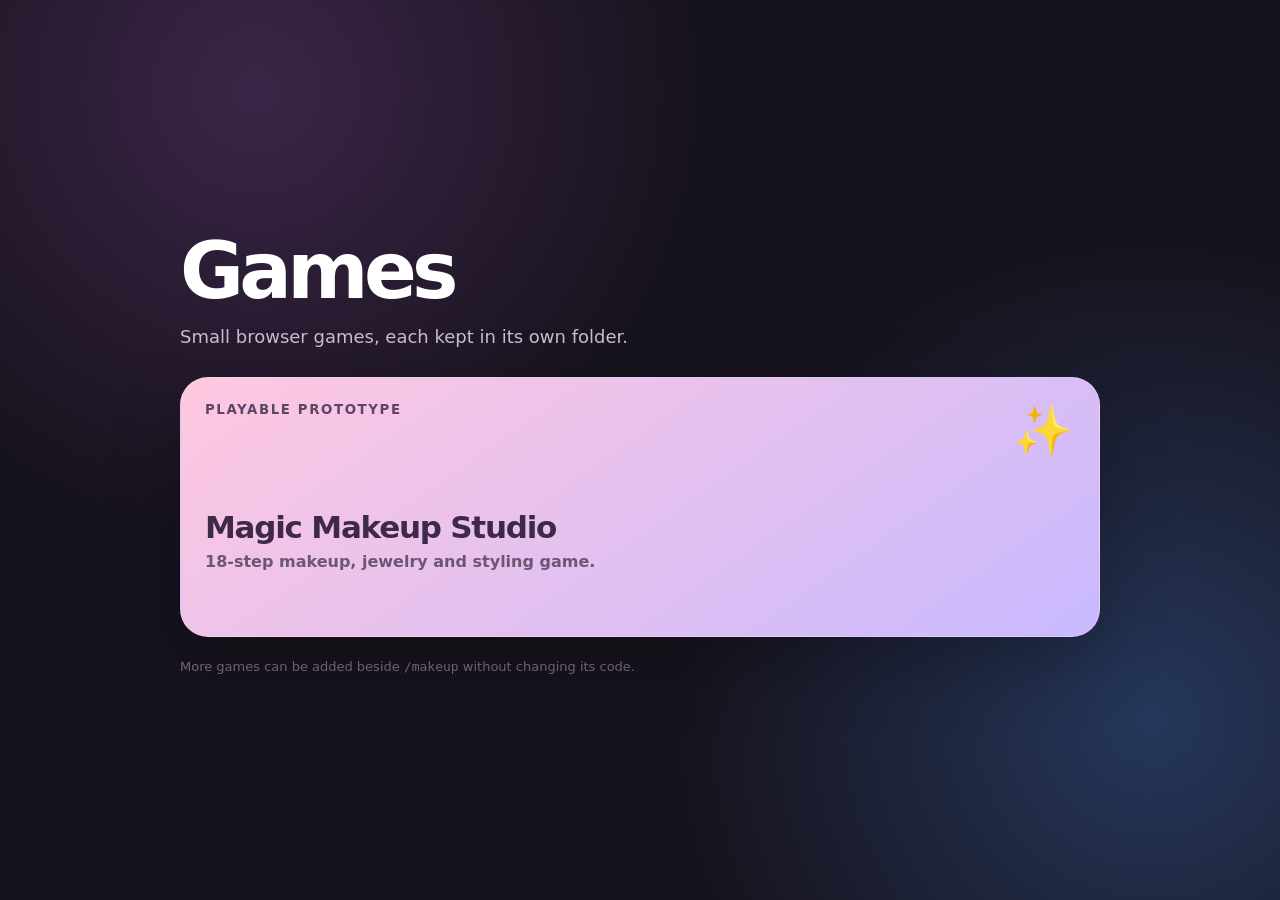
==== index.html @ fa161dae "Add games hub" ====
<!doctype html>
<html lang="en">
<head>
  <meta charset="utf-8" />
  <meta name="viewport" content="width=device-width, initial-scale=1" />
  <meta name="theme-color" content="#17131d" />
  <title>ntvibe games</title>
  <style>
    *{box-sizing:border-box}html,body{margin:0;min-height:100%;font-family:system-ui,-apple-system,BlinkMacSystemFont,"Segoe UI",sans-serif;background:#17131d;color:#fff}body{min-height:100vh;display:grid;place-items:center;padding:28px;background:radial-gradient(circle at 20% 10%,#3b2548 0,transparent 34%),radial-gradient(circle at 90% 80%,#25375b 0,transparent 35%),#17131d}.wrap{width:min(920px,100%)}h1{font-size:clamp(38px,8vw,78px);letter-spacing:-.06em;margin:0 0 10px}p{color:#c9bdcf;margin:0 0 30px;font-size:18px}.grid{display:grid;grid-template-columns:repeat(auto-fit,minmax(250px,1fr));gap:16px}.game{display:block;position:relative;min-height:260px;padding:24px;border:1px solid rgba(255,255,255,.16);border-radius:28px;color:inherit;text-decoration:none;overflow:hidden;background:linear-gradient(145deg,#ffc8df,#c8b9ff);box-shadow:0 24px 70px rgba(0,0,0,.24);transition:transform .2s ease}.game:hover{transform:translateY(-5px)}.game:before{content:"✨";position:absolute;right:26px;top:24px;font-size:48px}.game small{display:block;color:#5e4568;font-weight:800;text-transform:uppercase;letter-spacing:.12em}.game h2{margin:92px 0 7px;font-size:31px;letter-spacing:-.04em;color:#3f294a}.game span{color:#6d5674;font-weight:650}.note{margin-top:22px;color:#776d7f;font-size:13px}
  </style>
</head>
<body>
  <main class="wrap">
    <h1>Games</h1>
    <p>Small browser games, each kept in its own folder.</p>
    <div class="grid">
      <a class="game" href="./makeup/">
        <small>Playable prototype</small>
        <h2>Magic Makeup Studio</h2>
        <span>18-step makeup, jewelry and styling game.</span>
      </a>
    </div>
    <div class="note">More games can be added beside <code>/makeup</code> without changing its code.</div>
  </main>
</body>
</html>
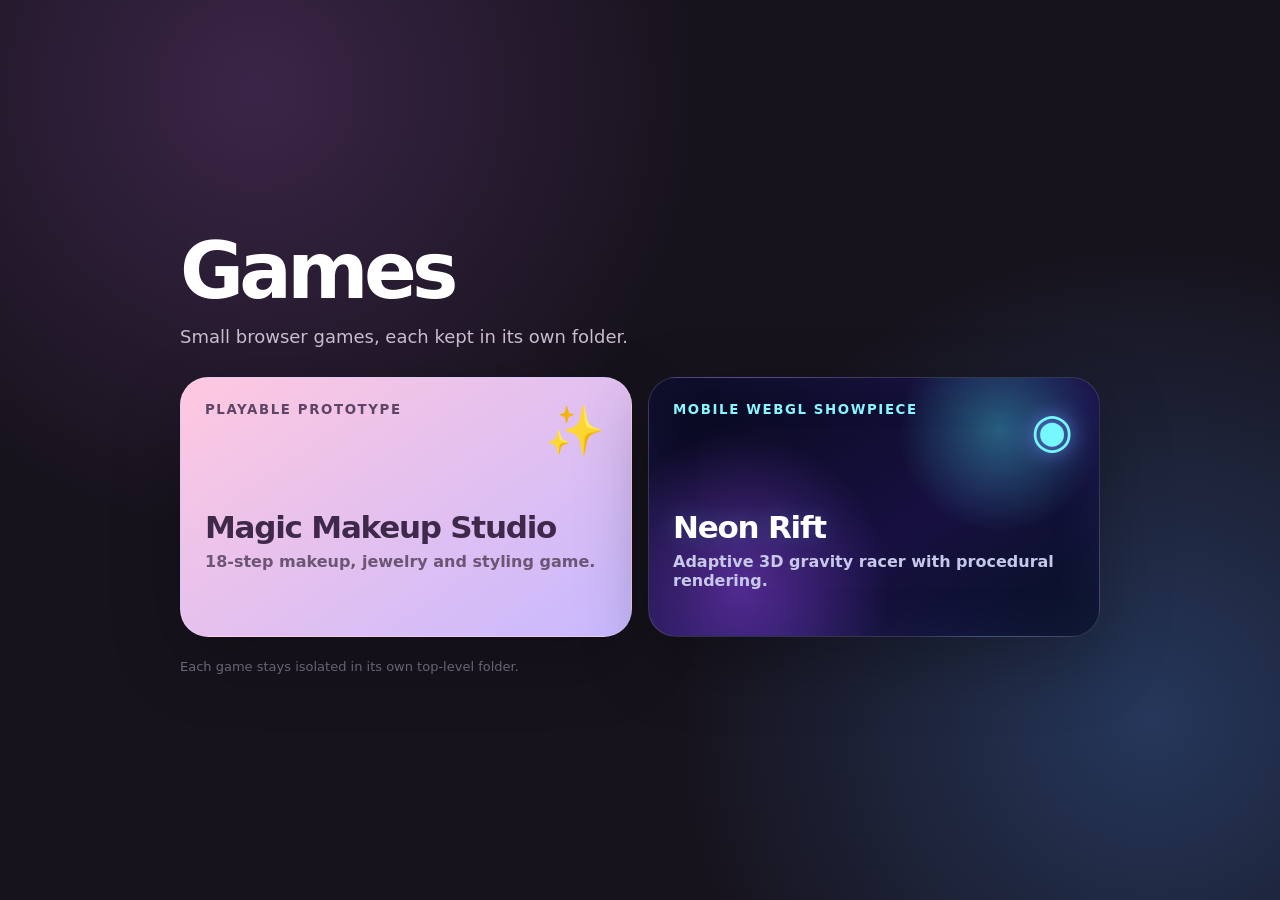
==== commit dca314f0: "Add Neon Rift to games launcher" ====
--- a/index.html
+++ b/index.html
@@ -6,7 +6,7 @@
   <meta name="theme-color" content="#17131d" />
   <title>ntvibe games</title>
   <style>
-    *{box-sizing:border-box}html,body{margin:0;min-height:100%;font-family:system-ui,-apple-system,BlinkMacSystemFont,"Segoe UI",sans-serif;background:#17131d;color:#fff}body{min-height:100vh;display:grid;place-items:center;padding:28px;background:radial-gradient(circle at 20% 10%,#3b2548 0,transparent 34%),radial-gradient(circle at 90% 80%,#25375b 0,transparent 35%),#17131d}.wrap{width:min(920px,100%)}h1{font-size:clamp(38px,8vw,78px);letter-spacing:-.06em;margin:0 0 10px}p{color:#c9bdcf;margin:0 0 30px;font-size:18px}.grid{display:grid;grid-template-columns:repeat(auto-fit,minmax(250px,1fr));gap:16px}.game{display:block;position:relative;min-height:260px;padding:24px;border:1px solid rgba(255,255,255,.16);border-radius:28px;color:inherit;text-decoration:none;overflow:hidden;background:linear-gradient(145deg,#ffc8df,#c8b9ff);box-shadow:0 24px 70px rgba(0,0,0,.24);transition:transform .2s ease}.game:hover{transform:translateY(-5px)}.game:before{content:"✨";position:absolute;right:26px;top:24px;font-size:48px}.game small{display:block;color:#5e4568;font-weight:800;text-transform:uppercase;letter-spacing:.12em}.game h2{margin:92px 0 7px;font-size:31px;letter-spacing:-.04em;color:#3f294a}.game span{color:#6d5674;font-weight:650}.note{margin-top:22px;color:#776d7f;font-size:13px}
+    *{box-sizing:border-box}html,body{margin:0;min-height:100%;font-family:system-ui,-apple-system,BlinkMacSystemFont,"Segoe UI",sans-serif;background:#17131d;color:#fff}body{min-height:100vh;display:grid;place-items:center;padding:28px;background:radial-gradient(circle at 20% 10%,#3b2548 0,transparent 34%),radial-gradient(circle at 90% 80%,#25375b 0,transparent 35%),#17131d}.wrap{width:min(920px,100%)}h1{font-size:clamp(38px,8vw,78px);letter-spacing:-.06em;margin:0 0 10px}p{color:#c9bdcf;margin:0 0 30px;font-size:18px}.grid{display:grid;grid-template-columns:repeat(auto-fit,minmax(250px,1fr));gap:16px}.game{display:block;position:relative;min-height:260px;padding:24px;border:1px solid rgba(255,255,255,.16);border-radius:28px;color:inherit;text-decoration:none;overflow:hidden;box-shadow:0 24px 70px rgba(0,0,0,.24);transition:transform .2s ease,box-shadow .2s ease}.game:hover{transform:translateY(-5px);box-shadow:0 30px 80px rgba(0,0,0,.34)}.game:before{position:absolute;right:26px;top:24px;font-size:48px}.game small{display:block;font-weight:800;text-transform:uppercase;letter-spacing:.12em}.game h2{margin:92px 0 7px;font-size:31px;letter-spacing:-.04em}.game span{font-weight:650}.makeup{background:linear-gradient(145deg,#ffc8df,#c8b9ff)}.makeup:before{content:"✨"}.makeup small{color:#5e4568}.makeup h2{color:#3f294a}.makeup span{color:#6d5674}.rift{background:radial-gradient(circle at 78% 20%,rgba(74,240,255,.35),transparent 25%),radial-gradient(circle at 20% 80%,rgba(161,79,255,.45),transparent 36%),linear-gradient(145deg,#07091a,#171041 58%,#071323);box-shadow:inset 0 0 55px rgba(111,91,255,.12),0 24px 70px rgba(0,0,0,.28)}.rift:before{content:"◉";color:#75f8ff;text-shadow:0 0 22px #6b8cff}.rift small{color:#88f5ff}.rift h2{color:#fff;text-shadow:0 0 24px rgba(102,227,255,.24)}.rift span{color:#c6c8ea}.note{margin-top:22px;color:#776d7f;font-size:13px}
   </style>
 </head>
 <body>
@@ -14,13 +14,18 @@
     <h1>Games</h1>
     <p>Small browser games, each kept in its own folder.</p>
     <div class="grid">
-      <a class="game" href="./makeup/">
+      <a class="game makeup" href="./makeup/">
         <small>Playable prototype</small>
         <h2>Magic Makeup Studio</h2>
         <span>18-step makeup, jewelry and styling game.</span>
       </a>
+      <a class="game rift" href="./neon-rift/">
+        <small>Mobile WebGL showpiece</small>
+        <h2>Neon Rift</h2>
+        <span>Adaptive 3D gravity racer with procedural rendering.</span>
+      </a>
     </div>
-    <div class="note">More games can be added beside <code>/makeup</code> without changing its code.</div>
+    <div class="note">Each game stays isolated in its own top-level folder.</div>
   </main>
 </body>
 </html>
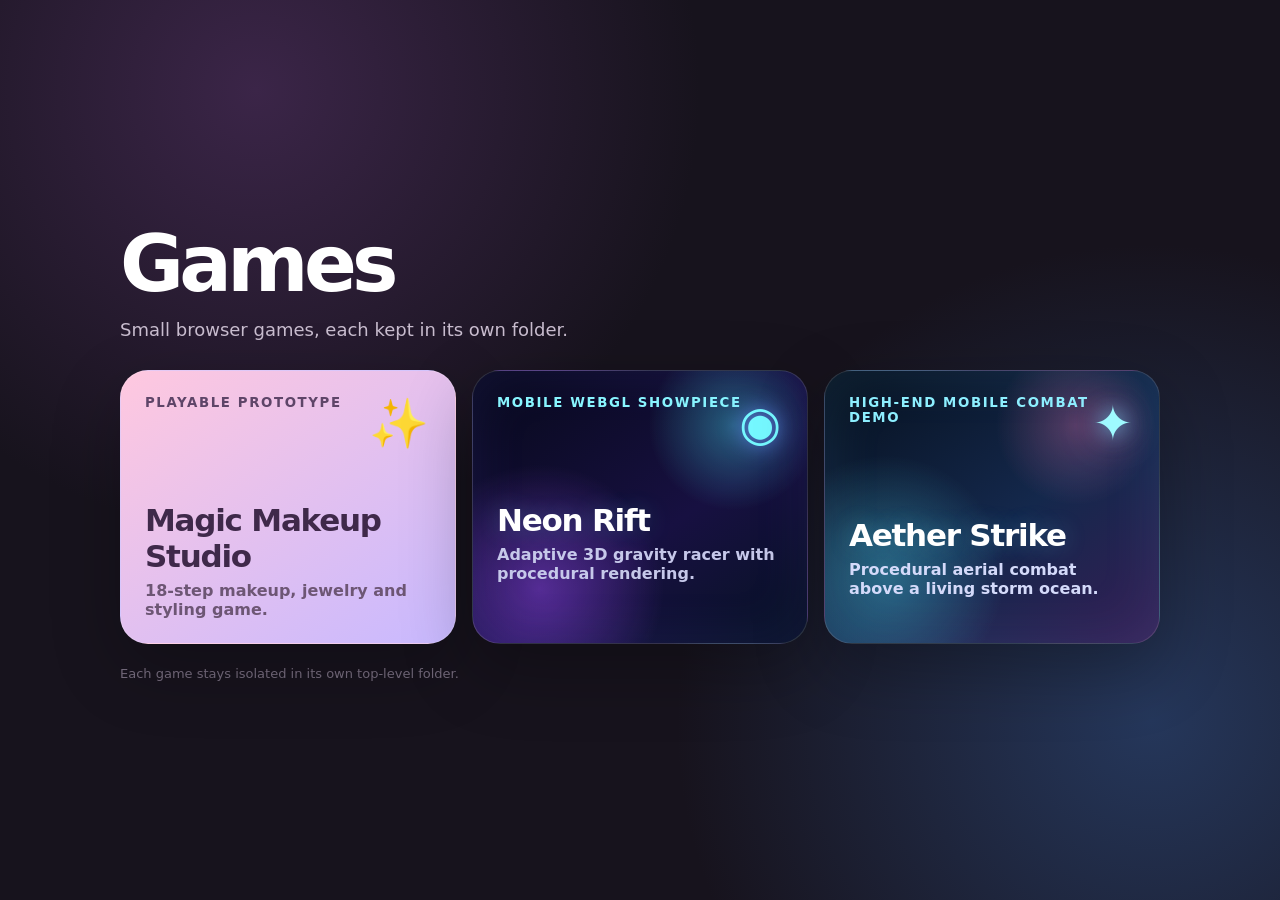
==== commit bd185637: "Add Aether Strike to games index" ====
--- a/index.html
+++ b/index.html
@@ -6,7 +6,7 @@
   <meta name="theme-color" content="#17131d" />
   <title>ntvibe games</title>
   <style>
-    *{box-sizing:border-box}html,body{margin:0;min-height:100%;font-family:system-ui,-apple-system,BlinkMacSystemFont,"Segoe UI",sans-serif;background:#17131d;color:#fff}body{min-height:100vh;display:grid;place-items:center;padding:28px;background:radial-gradient(circle at 20% 10%,#3b2548 0,transparent 34%),radial-gradient(circle at 90% 80%,#25375b 0,transparent 35%),#17131d}.wrap{width:min(920px,100%)}h1{font-size:clamp(38px,8vw,78px);letter-spacing:-.06em;margin:0 0 10px}p{color:#c9bdcf;margin:0 0 30px;font-size:18px}.grid{display:grid;grid-template-columns:repeat(auto-fit,minmax(250px,1fr));gap:16px}.game{display:block;position:relative;min-height:260px;padding:24px;border:1px solid rgba(255,255,255,.16);border-radius:28px;color:inherit;text-decoration:none;overflow:hidden;box-shadow:0 24px 70px rgba(0,0,0,.24);transition:transform .2s ease,box-shadow .2s ease}.game:hover{transform:translateY(-5px);box-shadow:0 30px 80px rgba(0,0,0,.34)}.game:before{position:absolute;right:26px;top:24px;font-size:48px}.game small{display:block;font-weight:800;text-transform:uppercase;letter-spacing:.12em}.game h2{margin:92px 0 7px;font-size:31px;letter-spacing:-.04em}.game span{font-weight:650}.makeup{background:linear-gradient(145deg,#ffc8df,#c8b9ff)}.makeup:before{content:"✨"}.makeup small{color:#5e4568}.makeup h2{color:#3f294a}.makeup span{color:#6d5674}.rift{background:radial-gradient(circle at 78% 20%,rgba(74,240,255,.35),transparent 25%),radial-gradient(circle at 20% 80%,rgba(161,79,255,.45),transparent 36%),linear-gradient(145deg,#07091a,#171041 58%,#071323);box-shadow:inset 0 0 55px rgba(111,91,255,.12),0 24px 70px rgba(0,0,0,.28)}.rift:before{content:"◉";color:#75f8ff;text-shadow:0 0 22px #6b8cff}.rift small{color:#88f5ff}.rift h2{color:#fff;text-shadow:0 0 24px rgba(102,227,255,.24)}.rift span{color:#c6c8ea}.note{margin-top:22px;color:#776d7f;font-size:13px}
+    *{box-sizing:border-box}html,body{margin:0;min-height:100%;font-family:system-ui,-apple-system,BlinkMacSystemFont,"Segoe UI",sans-serif;background:#17131d;color:#fff}body{min-height:100vh;display:grid;place-items:center;padding:28px;background:radial-gradient(circle at 20% 10%,#3b2548 0,transparent 34%),radial-gradient(circle at 90% 80%,#25375b 0,transparent 35%),#17131d}.wrap{width:min(1040px,100%)}h1{font-size:clamp(38px,8vw,78px);letter-spacing:-.06em;margin:0 0 10px}p{color:#c9bdcf;margin:0 0 30px;font-size:18px}.grid{display:grid;grid-template-columns:repeat(auto-fit,minmax(250px,1fr));gap:16px}.game{display:block;position:relative;min-height:260px;padding:24px;border:1px solid rgba(255,255,255,.16);border-radius:28px;color:inherit;text-decoration:none;overflow:hidden;box-shadow:0 24px 70px rgba(0,0,0,.24);transition:transform .2s ease,box-shadow .2s ease}.game:hover{transform:translateY(-5px);box-shadow:0 30px 80px rgba(0,0,0,.34)}.game:before{position:absolute;right:26px;top:24px;font-size:48px}.game small{display:block;font-weight:800;text-transform:uppercase;letter-spacing:.12em}.game h2{margin:92px 0 7px;font-size:31px;letter-spacing:-.04em}.game span{font-weight:650}.makeup{background:linear-gradient(145deg,#ffc8df,#c8b9ff)}.makeup:before{content:"✨"}.makeup small{color:#5e4568}.makeup h2{color:#3f294a}.makeup span{color:#6d5674}.rift{background:radial-gradient(circle at 78% 20%,rgba(74,240,255,.35),transparent 25%),radial-gradient(circle at 20% 80%,rgba(161,79,255,.45),transparent 36%),linear-gradient(145deg,#07091a,#171041 58%,#071323);box-shadow:inset 0 0 55px rgba(111,91,255,.12),0 24px 70px rgba(0,0,0,.28)}.rift:before{content:"◉";color:#75f8ff;text-shadow:0 0 22px #6b8cff}.rift small{color:#88f5ff}.rift h2{color:#fff;text-shadow:0 0 24px rgba(102,227,255,.24)}.rift span{color:#c6c8ea}.aether{background:radial-gradient(circle at 75% 20%,rgba(255,123,188,.28),transparent 24%),radial-gradient(circle at 18% 75%,rgba(88,232,255,.35),transparent 35%),linear-gradient(145deg,#06101d,#14284c 55%,#361d55);box-shadow:inset 0 0 60px rgba(106,213,255,.11),0 24px 70px rgba(0,0,0,.3)}.aether:before{content:"✦";color:#9ffaff;text-shadow:0 0 22px #6bdfff,0 0 40px #ff61ae}.aether small{color:#8defff}.aether h2{color:#fff;text-shadow:0 0 22px rgba(98,222,255,.25)}.aether span{color:#d4dafa}.note{margin-top:22px;color:#776d7f;font-size:13px}
   </style>
 </head>
 <body>
@@ -24,6 +24,11 @@
         <h2>Neon Rift</h2>
         <span>Adaptive 3D gravity racer with procedural rendering.</span>
       </a>
+      <a class="game aether" href="./aether-strike/">
+        <small>High-end mobile combat demo</small>
+        <h2>Aether Strike</h2>
+        <span>Procedural aerial combat above a living storm ocean.</span>
+      </a>
     </div>
     <div class="note">Each game stays isolated in its own top-level folder.</div>
   </main>
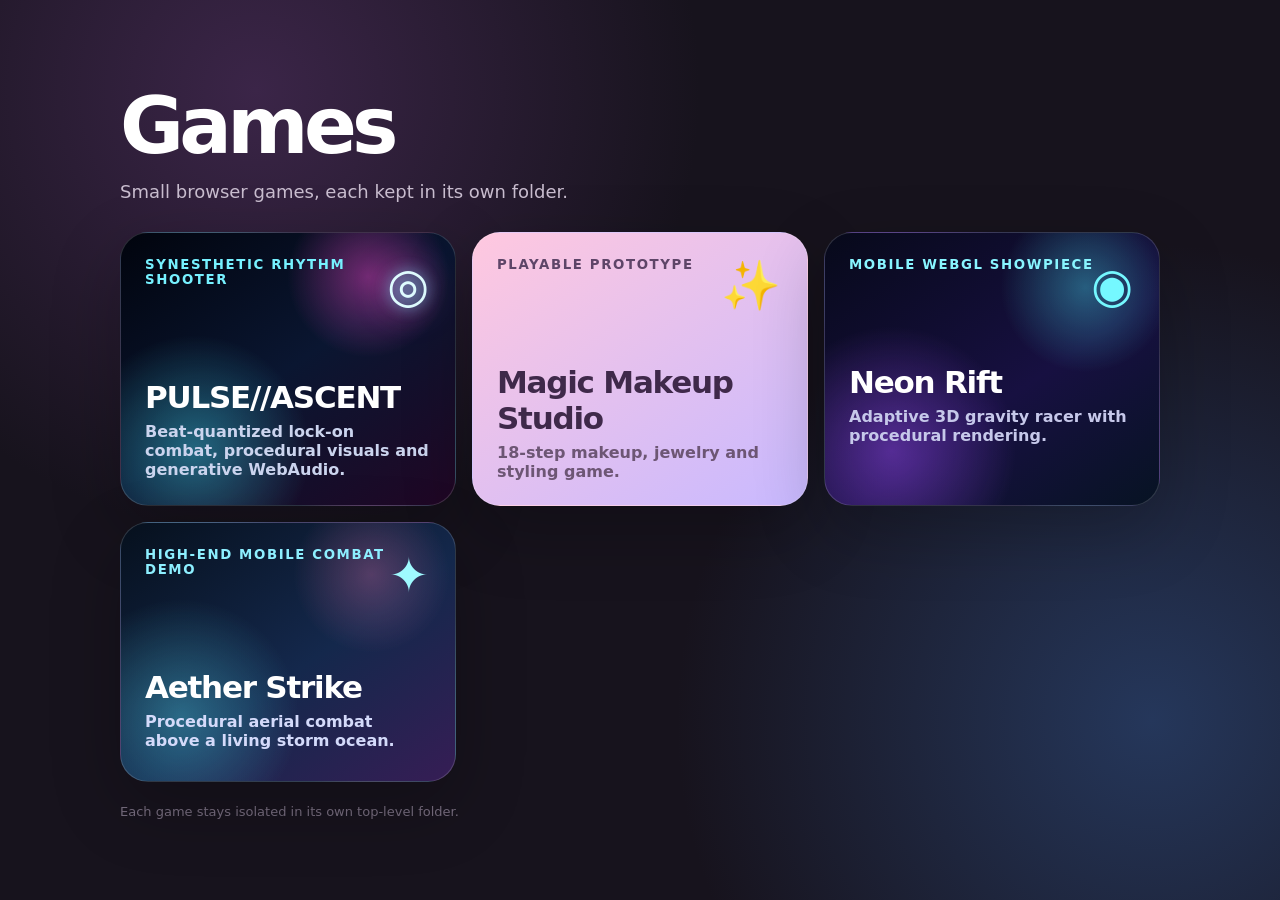
==== commit 45fc3814: "Feature Pulse Ascent on games hub" ====
--- a/index.html
+++ b/index.html
@@ -1,36 +1,3 @@
 <!doctype html>
 <html lang="en">
-<head>
-  <meta charset="utf-8" />
-  <meta name="viewport" content="width=device-width, initial-scale=1" />
-  <meta name="theme-color" content="#17131d" />
-  <title>ntvibe games</title>
-  <style>
-    *{box-sizing:border-box}html,body{margin:0;min-height:100%;font-family:system-ui,-apple-system,BlinkMacSystemFont,"Segoe UI",sans-serif;background:#17131d;color:#fff}body{min-height:100vh;display:grid;place-items:center;padding:28px;background:radial-gradient(circle at 20% 10%,#3b2548 0,transparent 34%),radial-gradient(circle at 90% 80%,#25375b 0,transparent 35%),#17131d}.wrap{width:min(1040px,100%)}h1{font-size:clamp(38px,8vw,78px);letter-spacing:-.06em;margin:0 0 10px}p{color:#c9bdcf;margin:0 0 30px;font-size:18px}.grid{display:grid;grid-template-columns:repeat(auto-fit,minmax(250px,1fr));gap:16px}.game{display:block;position:relative;min-height:260px;padding:24px;border:1px solid rgba(255,255,255,.16);border-radius:28px;color:inherit;text-decoration:none;overflow:hidden;box-shadow:0 24px 70px rgba(0,0,0,.24);transition:transform .2s ease,box-shadow .2s ease}.game:hover{transform:translateY(-5px);box-shadow:0 30px 80px rgba(0,0,0,.34)}.game:before{position:absolute;right:26px;top:24px;font-size:48px}.game small{display:block;font-weight:800;text-transform:uppercase;letter-spacing:.12em}.game h2{margin:92px 0 7px;font-size:31px;letter-spacing:-.04em}.game span{font-weight:650}.makeup{background:linear-gradient(145deg,#ffc8df,#c8b9ff)}.makeup:before{content:"✨"}.makeup small{color:#5e4568}.makeup h2{color:#3f294a}.makeup span{color:#6d5674}.rift{background:radial-gradient(circle at 78% 20%,rgba(74,240,255,.35),transparent 25%),radial-gradient(circle at 20% 80%,rgba(161,79,255,.45),transparent 36%),linear-gradient(145deg,#07091a,#171041 58%,#071323);box-shadow:inset 0 0 55px rgba(111,91,255,.12),0 24px 70px rgba(0,0,0,.28)}.rift:before{content:"◉";color:#75f8ff;text-shadow:0 0 22px #6b8cff}.rift small{color:#88f5ff}.rift h2{color:#fff;text-shadow:0 0 24px rgba(102,227,255,.24)}.rift span{color:#c6c8ea}.aether{background:radial-gradient(circle at 75% 20%,rgba(255,123,188,.28),transparent 24%),radial-gradient(circle at 18% 75%,rgba(88,232,255,.35),transparent 35%),linear-gradient(145deg,#06101d,#14284c 55%,#361d55);box-shadow:inset 0 0 60px rgba(106,213,255,.11),0 24px 70px rgba(0,0,0,.3)}.aether:before{content:"✦";color:#9ffaff;text-shadow:0 0 22px #6bdfff,0 0 40px #ff61ae}.aether small{color:#8defff}.aether h2{color:#fff;text-shadow:0 0 22px rgba(98,222,255,.25)}.aether span{color:#d4dafa}.note{margin-top:22px;color:#776d7f;font-size:13px}
-  </style>
-</head>
-<body>
-  <main class="wrap">
-    <h1>Games</h1>
-    <p>Small browser games, each kept in its own folder.</p>
-    <div class="grid">
-      <a class="game makeup" href="./makeup/">
-        <small>Playable prototype</small>
-        <h2>Magic Makeup Studio</h2>
-        <span>18-step makeup, jewelry and styling game.</span>
-      </a>
-      <a class="game rift" href="./neon-rift/">
-        <small>Mobile WebGL showpiece</small>
-        <h2>Neon Rift</h2>
-        <span>Adaptive 3D gravity racer with procedural rendering.</span>
-      </a>
-      <a class="game aether" href="./aether-strike/">
-        <small>High-end mobile combat demo</small>
-        <h2>Aether Strike</h2>
-        <span>Procedural aerial combat above a living storm ocean.</span>
-      </a>
-    </div>
-    <div class="note">Each game stays isolated in its own top-level folder.</div>
-  </main>
-</body>
-</html>
+<head><meta charset="utf-8"><meta name="viewport" content="width=device-width,initial-scale=1"><meta name="theme-color" content="#17131d"><title>ntvibe games</title><style>*{box-sizing:border-box}html,body{margin:0;min-height:100%;font-family:system-ui,-apple-system,BlinkMacSystemFont,"Segoe UI",sans-serif;background:#17131d;color:#fff}body{min-height:100vh;display:grid;place-items:center;padding:28px;background:radial-gradient(circle at 20% 10%,#3b2548 0,transparent 34%),radial-gradient(circle at 90% 80%,#25375b 0,transparent 35%),#17131d}.wrap{width:min(1040px,100%)}h1{font-size:clamp(38px,8vw,78px);letter-spacing:-.06em;margin:0 0 10px}p{color:#c9bdcf;margin:0 0 30px;font-size:18px}.grid{display:grid;grid-template-columns:repeat(auto-fit,minmax(250px,1fr));gap:16px}.game{display:block;position:relative;min-height:260px;padding:24px;border:1px solid #ffffff29;border-radius:28px;color:inherit;text-decoration:none;overflow:hidden;box-shadow:0 24px 70px #0000003d;transition:.2s}.game:hover{transform:translateY(-5px);box-shadow:0 30px 80px #00000057}.game:before{position:absolute;right:26px;top:24px;font-size:48px}.game small{display:block;font-weight:800;text-transform:uppercase;letter-spacing:.12em}.game h2{margin:92px 0 7px;font-size:31px;letter-spacing:-.04em}.game span{font-weight:650}.pulse{background:radial-gradient(circle at 74% 16%,#ff49d26b,transparent 24%),radial-gradient(circle at 22% 80%,#48ebff61,transparent 34%),linear-gradient(145deg,#01040d,#0a1631 50%,#210725)}.pulse:before{content:"◎";color:#dffcff;text-shadow:0 0 14px #6ef3ff,0 0 34px #ff55ce}.pulse small{color:#76f1ff}.pulse span{color:#cbd4ee}.makeup{background:linear-gradient(145deg,#ffc8df,#c8b9ff)}.makeup:before{content:"✨"}.makeup small{color:#5e4568}.makeup h2{color:#3f294a}.makeup span{color:#6d5674}.rift{background:radial-gradient(circle at 78% 20%,#4af0ff59,transparent 25%),radial-gradient(circle at 20% 80%,#a14fff73,transparent 36%),linear-gradient(145deg,#07091a,#171041 58%,#071323)}.rift:before{content:"◉";color:#75f8ff}.rift small{color:#88f5ff}.rift span{color:#c6c8ea}.aether{background:radial-gradient(circle at 75% 20%,#ff7bbc47,transparent 24%),radial-gradient(circle at 18% 75%,#58e8ff59,transparent 35%),linear-gradient(145deg,#06101d,#14284c 55%,#361d55)}.aether:before{content:"✦";color:#9ffaff}.aether small{color:#8defff}.aether span{color:#d4dafa}.note{margin-top:22px;color:#776d7f;font-size:13px}</style></head><body><main class="wrap"><h1>Games</h1><p>Small browser games, each kept in its own folder.</p><div class="grid"><a class="game pulse" href="./pulse-ascent/"><small>Synesthetic rhythm shooter</small><h2>PULSE//ASCENT</h2><span>Beat-quantized lock-on combat, procedural visuals and generative WebAudio.</span></a><a class="game makeup" href="./makeup/"><small>Playable prototype</small><h2>Magic Makeup Studio</h2><span>18-step makeup, jewelry and styling game.</span></a><a class="game rift" href="./neon-rift/"><small>Mobile WebGL showpiece</small><h2>Neon Rift</h2><span>Adaptive 3D gravity racer with procedural rendering.</span></a><a class="game aether" href="./aether-strike/"><small>High-end mobile combat demo</small><h2>Aether Strike</h2><span>Procedural aerial combat above a living storm ocean.</span></a></div><div class="note">Each game stays isolated in its own top-level folder.</div></main></body></html>
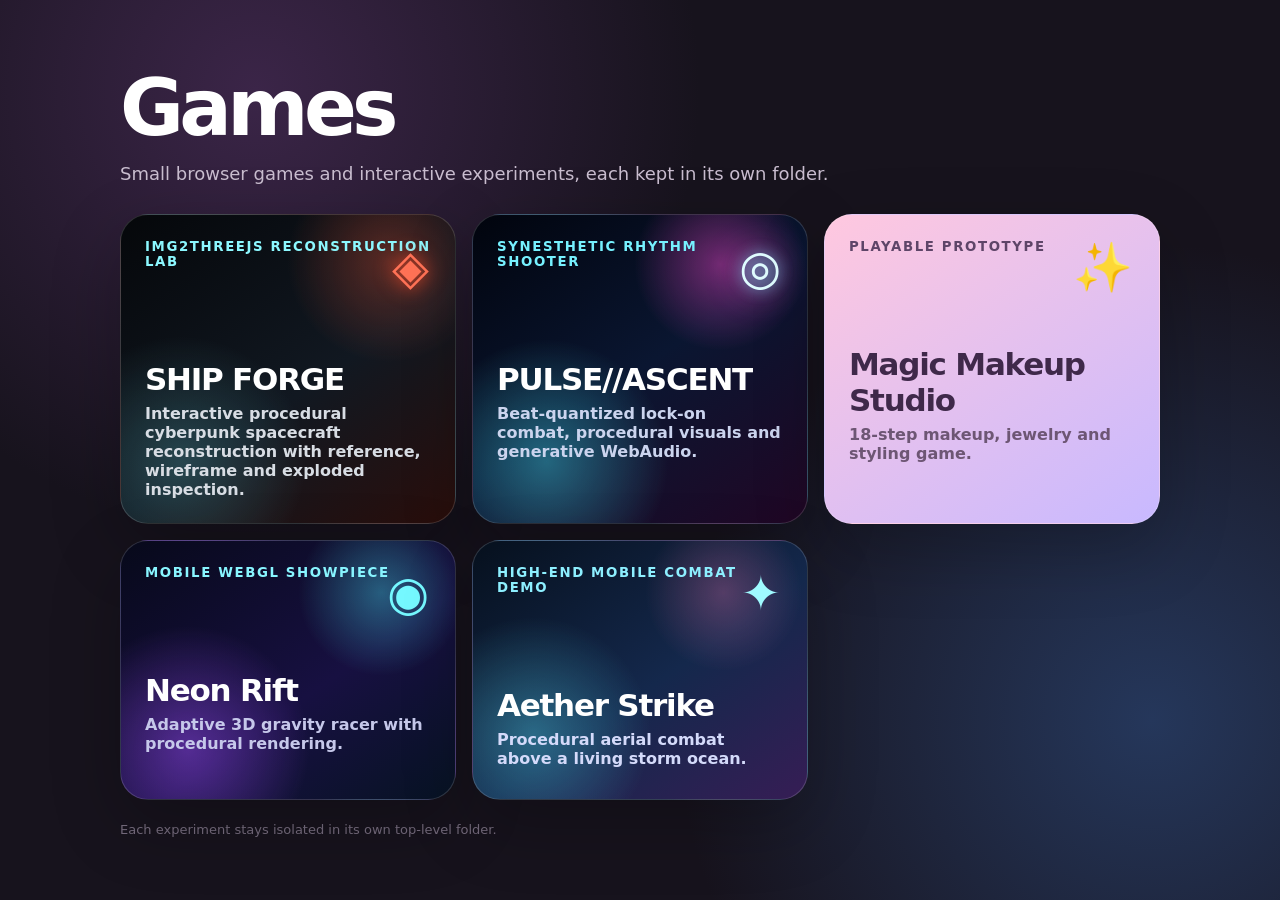
==== commit ff42fff7: "Link Ship Forge from games index" ====
--- a/index.html
+++ b/index.html
@@ -1,3 +1,3 @@
 <!doctype html>
 <html lang="en">
-<head><meta charset="utf-8"><meta name="viewport" content="width=device-width,initial-scale=1"><meta name="theme-color" content="#17131d"><title>ntvibe games</title><style>*{box-sizing:border-box}html,body{margin:0;min-height:100%;font-family:system-ui,-apple-system,BlinkMacSystemFont,"Segoe UI",sans-serif;background:#17131d;color:#fff}body{min-height:100vh;display:grid;place-items:center;padding:28px;background:radial-gradient(circle at 20% 10%,#3b2548 0,transparent 34%),radial-gradient(circle at 90% 80%,#25375b 0,transparent 35%),#17131d}.wrap{width:min(1040px,100%)}h1{font-size:clamp(38px,8vw,78px);letter-spacing:-.06em;margin:0 0 10px}p{color:#c9bdcf;margin:0 0 30px;font-size:18px}.grid{display:grid;grid-template-columns:repeat(auto-fit,minmax(250px,1fr));gap:16px}.game{display:block;position:relative;min-height:260px;padding:24px;border:1px solid #ffffff29;border-radius:28px;color:inherit;text-decoration:none;overflow:hidden;box-shadow:0 24px 70px #0000003d;transition:.2s}.game:hover{transform:translateY(-5px);box-shadow:0 30px 80px #00000057}.game:before{position:absolute;right:26px;top:24px;font-size:48px}.game small{display:block;font-weight:800;text-transform:uppercase;letter-spacing:.12em}.game h2{margin:92px 0 7px;font-size:31px;letter-spacing:-.04em}.game span{font-weight:650}.pulse{background:radial-gradient(circle at 74% 16%,#ff49d26b,transparent 24%),radial-gradient(circle at 22% 80%,#48ebff61,transparent 34%),linear-gradient(145deg,#01040d,#0a1631 50%,#210725)}.pulse:before{content:"◎";color:#dffcff;text-shadow:0 0 14px #6ef3ff,0 0 34px #ff55ce}.pulse small{color:#76f1ff}.pulse span{color:#cbd4ee}.makeup{background:linear-gradient(145deg,#ffc8df,#c8b9ff)}.makeup:before{content:"✨"}.makeup small{color:#5e4568}.makeup h2{color:#3f294a}.makeup span{color:#6d5674}.rift{background:radial-gradient(circle at 78% 20%,#4af0ff59,transparent 25%),radial-gradient(circle at 20% 80%,#a14fff73,transparent 36%),linear-gradient(145deg,#07091a,#171041 58%,#071323)}.rift:before{content:"◉";color:#75f8ff}.rift small{color:#88f5ff}.rift span{color:#c6c8ea}.aether{background:radial-gradient(circle at 75% 20%,#ff7bbc47,transparent 24%),radial-gradient(circle at 18% 75%,#58e8ff59,transparent 35%),linear-gradient(145deg,#06101d,#14284c 55%,#361d55)}.aether:before{content:"✦";color:#9ffaff}.aether small{color:#8defff}.aether span{color:#d4dafa}.note{margin-top:22px;color:#776d7f;font-size:13px}</style></head><body><main class="wrap"><h1>Games</h1><p>Small browser games, each kept in its own folder.</p><div class="grid"><a class="game pulse" href="./pulse-ascent/"><small>Synesthetic rhythm shooter</small><h2>PULSE//ASCENT</h2><span>Beat-quantized lock-on combat, procedural visuals and generative WebAudio.</span></a><a class="game makeup" href="./makeup/"><small>Playable prototype</small><h2>Magic Makeup Studio</h2><span>18-step makeup, jewelry and styling game.</span></a><a class="game rift" href="./neon-rift/"><small>Mobile WebGL showpiece</small><h2>Neon Rift</h2><span>Adaptive 3D gravity racer with procedural rendering.</span></a><a class="game aether" href="./aether-strike/"><small>High-end mobile combat demo</small><h2>Aether Strike</h2><span>Procedural aerial combat above a living storm ocean.</span></a></div><div class="note">Each game stays isolated in its own top-level folder.</div></main></body></html>
+<head><meta charset="utf-8"><meta name="viewport" content="width=device-width,initial-scale=1"><meta name="theme-color" content="#17131d"><title>ntvibe games</title><style>*{box-sizing:border-box}html,body{margin:0;min-height:100%;font-family:system-ui,-apple-system,BlinkMacSystemFont,"Segoe UI",sans-serif;background:#17131d;color:#fff}body{min-height:100vh;display:grid;place-items:center;padding:28px;background:radial-gradient(circle at 20% 10%,#3b2548 0,transparent 34%),radial-gradient(circle at 90% 80%,#25375b 0,transparent 35%),#17131d}.wrap{width:min(1040px,100%)}h1{font-size:clamp(38px,8vw,78px);letter-spacing:-.06em;margin:0 0 10px}p{color:#c9bdcf;margin:0 0 30px;font-size:18px}.grid{display:grid;grid-template-columns:repeat(auto-fit,minmax(250px,1fr));gap:16px}.game{display:block;position:relative;min-height:260px;padding:24px;border:1px solid #ffffff29;border-radius:28px;color:inherit;text-decoration:none;overflow:hidden;box-shadow:0 24px 70px #0000003d;transition:.2s}.game:hover{transform:translateY(-5px);box-shadow:0 30px 80px #00000057}.game:before{position:absolute;right:26px;top:24px;font-size:48px}.game small{display:block;font-weight:800;text-transform:uppercase;letter-spacing:.12em}.game h2{margin:92px 0 7px;font-size:31px;letter-spacing:-.04em}.game span{font-weight:650}.pulse{background:radial-gradient(circle at 74% 16%,#ff49d26b,transparent 24%),radial-gradient(circle at 22% 80%,#48ebff61,transparent 34%),linear-gradient(145deg,#01040d,#0a1631 50%,#210725)}.pulse:before{content:"◎";color:#dffcff;text-shadow:0 0 14px #6ef3ff,0 0 34px #ff55ce}.pulse small{color:#76f1ff}.pulse span{color:#cbd4ee}.makeup{background:linear-gradient(145deg,#ffc8df,#c8b9ff)}.makeup:before{content:"✨"}.makeup small{color:#5e4568}.makeup h2{color:#3f294a}.makeup span{color:#6d5674}.rift{background:radial-gradient(circle at 78% 20%,#4af0ff59,transparent 25%),radial-gradient(circle at 20% 80%,#a14fff73,transparent 36%),linear-gradient(145deg,#07091a,#171041 58%,#071323)}.rift:before{content:"◉";color:#75f8ff}.rift small{color:#88f5ff}.rift span{color:#c6c8ea}.aether{background:radial-gradient(circle at 75% 20%,#ff7bbc47,transparent 24%),radial-gradient(circle at 18% 75%,#58e8ff59,transparent 35%),linear-gradient(145deg,#06101d,#14284c 55%,#361d55)}.aether:before{content:"✦";color:#9ffaff}.aether small{color:#8defff}.aether span{color:#d4dafa}.forge{background:radial-gradient(circle at 80% 15%,#ff5a384f,transparent 27%),radial-gradient(circle at 18% 80%,#7af5ff35,transparent 34%),linear-gradient(145deg,#05070a,#111821 56%,#2a0e0b)}.forge:before{content:"◈";color:#ff7256;text-shadow:0 0 20px #ff4e2b}.forge small{color:#8cf8ff}.forge span{color:#d8dde4}.note{margin-top:22px;color:#776d7f;font-size:13px}</style></head><body><main class="wrap"><h1>Games</h1><p>Small browser games and interactive experiments, each kept in its own folder.</p><div class="grid"><a class="game forge" href="./ship-forge/"><small>img2threejs reconstruction lab</small><h2>SHIP FORGE</h2><span>Interactive procedural cyberpunk spacecraft reconstruction with reference, wireframe and exploded inspection.</span></a><a class="game pulse" href="./pulse-ascent/"><small>Synesthetic rhythm shooter</small><h2>PULSE//ASCENT</h2><span>Beat-quantized lock-on combat, procedural visuals and generative WebAudio.</span></a><a class="game makeup" href="./makeup/"><small>Playable prototype</small><h2>Magic Makeup Studio</h2><span>18-step makeup, jewelry and styling game.</span></a><a class="game rift" href="./neon-rift/"><small>Mobile WebGL showpiece</small><h2>Neon Rift</h2><span>Adaptive 3D gravity racer with procedural rendering.</span></a><a class="game aether" href="./aether-strike/"><small>High-end mobile combat demo</small><h2>Aether Strike</h2><span>Procedural aerial combat above a living storm ocean.</span></a></div><div class="note">Each experiment stays isolated in its own top-level folder.</div></main></body></html>
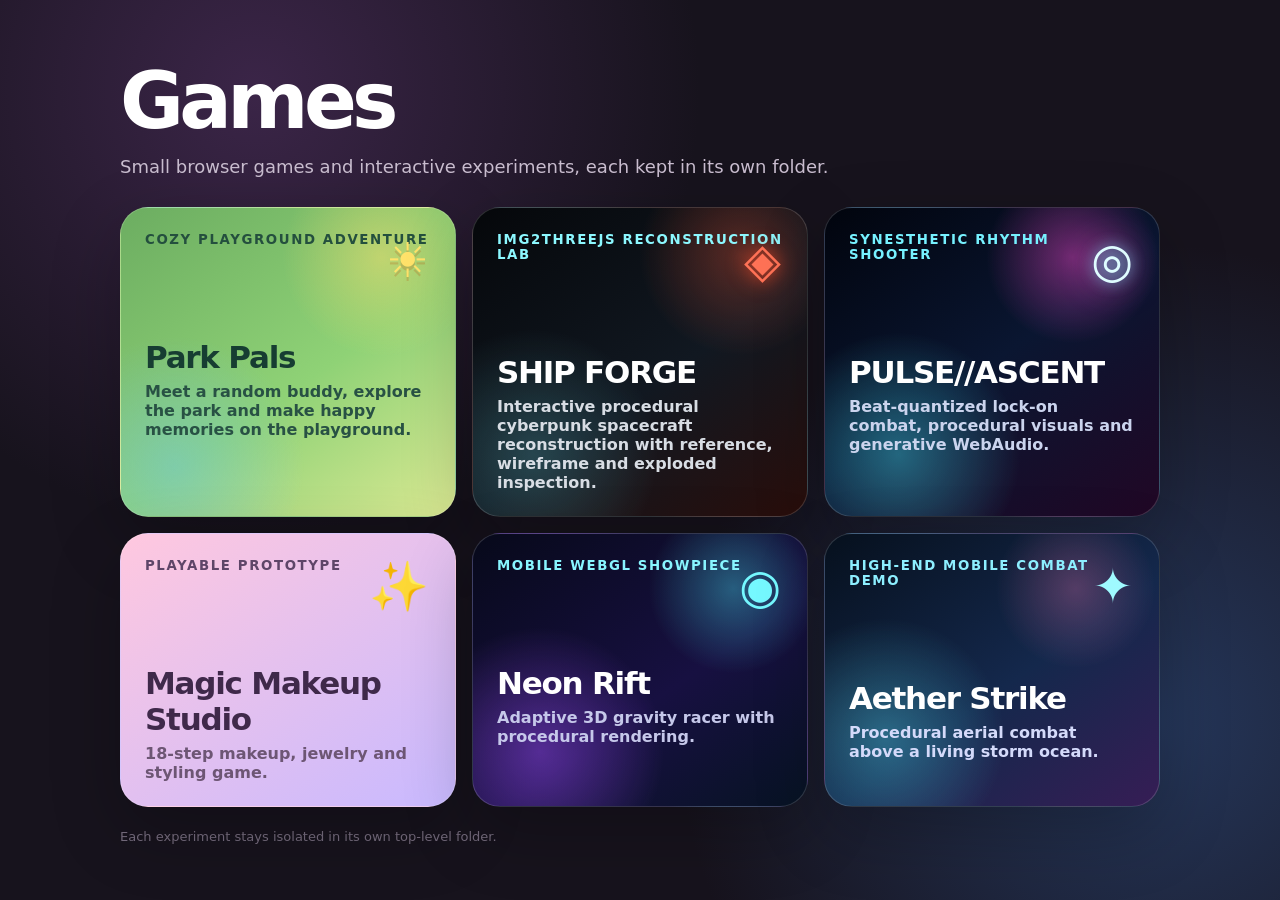
==== commit a94f12e0: "Add Park Pals to games launcher" ====
--- a/index.html
+++ b/index.html
@@ -1,3 +1,3 @@
 <!doctype html>
 <html lang="en">
-<head><meta charset="utf-8"><meta name="viewport" content="width=device-width,initial-scale=1"><meta name="theme-color" content="#17131d"><title>ntvibe games</title><style>*{box-sizing:border-box}html,body{margin:0;min-height:100%;font-family:system-ui,-apple-system,BlinkMacSystemFont,"Segoe UI",sans-serif;background:#17131d;color:#fff}body{min-height:100vh;display:grid;place-items:center;padding:28px;background:radial-gradient(circle at 20% 10%,#3b2548 0,transparent 34%),radial-gradient(circle at 90% 80%,#25375b 0,transparent 35%),#17131d}.wrap{width:min(1040px,100%)}h1{font-size:clamp(38px,8vw,78px);letter-spacing:-.06em;margin:0 0 10px}p{color:#c9bdcf;margin:0 0 30px;font-size:18px}.grid{display:grid;grid-template-columns:repeat(auto-fit,minmax(250px,1fr));gap:16px}.game{display:block;position:relative;min-height:260px;padding:24px;border:1px solid #ffffff29;border-radius:28px;color:inherit;text-decoration:none;overflow:hidden;box-shadow:0 24px 70px #0000003d;transition:.2s}.game:hover{transform:translateY(-5px);box-shadow:0 30px 80px #00000057}.game:before{position:absolute;right:26px;top:24px;font-size:48px}.game small{display:block;font-weight:800;text-transform:uppercase;letter-spacing:.12em}.game h2{margin:92px 0 7px;font-size:31px;letter-spacing:-.04em}.game span{font-weight:650}.pulse{background:radial-gradient(circle at 74% 16%,#ff49d26b,transparent 24%),radial-gradient(circle at 22% 80%,#48ebff61,transparent 34%),linear-gradient(145deg,#01040d,#0a1631 50%,#210725)}.pulse:before{content:"◎";color:#dffcff;text-shadow:0 0 14px #6ef3ff,0 0 34px #ff55ce}.pulse small{color:#76f1ff}.pulse span{color:#cbd4ee}.makeup{background:linear-gradient(145deg,#ffc8df,#c8b9ff)}.makeup:before{content:"✨"}.makeup small{color:#5e4568}.makeup h2{color:#3f294a}.makeup span{color:#6d5674}.rift{background:radial-gradient(circle at 78% 20%,#4af0ff59,transparent 25%),radial-gradient(circle at 20% 80%,#a14fff73,transparent 36%),linear-gradient(145deg,#07091a,#171041 58%,#071323)}.rift:before{content:"◉";color:#75f8ff}.rift small{color:#88f5ff}.rift span{color:#c6c8ea}.aether{background:radial-gradient(circle at 75% 20%,#ff7bbc47,transparent 24%),radial-gradient(circle at 18% 75%,#58e8ff59,transparent 35%),linear-gradient(145deg,#06101d,#14284c 55%,#361d55)}.aether:before{content:"✦";color:#9ffaff}.aether small{color:#8defff}.aether span{color:#d4dafa}.forge{background:radial-gradient(circle at 80% 15%,#ff5a384f,transparent 27%),radial-gradient(circle at 18% 80%,#7af5ff35,transparent 34%),linear-gradient(145deg,#05070a,#111821 56%,#2a0e0b)}.forge:before{content:"◈";color:#ff7256;text-shadow:0 0 20px #ff4e2b}.forge small{color:#8cf8ff}.forge span{color:#d8dde4}.note{margin-top:22px;color:#776d7f;font-size:13px}</style></head><body><main class="wrap"><h1>Games</h1><p>Small browser games and interactive experiments, each kept in its own folder.</p><div class="grid"><a class="game forge" href="./ship-forge/"><small>img2threejs reconstruction lab</small><h2>SHIP FORGE</h2><span>Interactive procedural cyberpunk spacecraft reconstruction with reference, wireframe and exploded inspection.</span></a><a class="game pulse" href="./pulse-ascent/"><small>Synesthetic rhythm shooter</small><h2>PULSE//ASCENT</h2><span>Beat-quantized lock-on combat, procedural visuals and generative WebAudio.</span></a><a class="game makeup" href="./makeup/"><small>Playable prototype</small><h2>Magic Makeup Studio</h2><span>18-step makeup, jewelry and styling game.</span></a><a class="game rift" href="./neon-rift/"><small>Mobile WebGL showpiece</small><h2>Neon Rift</h2><span>Adaptive 3D gravity racer with procedural rendering.</span></a><a class="game aether" href="./aether-strike/"><small>High-end mobile combat demo</small><h2>Aether Strike</h2><span>Procedural aerial combat above a living storm ocean.</span></a></div><div class="note">Each experiment stays isolated in its own top-level folder.</div></main></body></html>
+<head><meta charset="utf-8"><meta name="viewport" content="width=device-width,initial-scale=1"><meta name="theme-color" content="#17131d"><title>ntvibe games</title><style>*{box-sizing:border-box}html,body{margin:0;min-height:100%;font-family:system-ui,-apple-system,BlinkMacSystemFont,"Segoe UI",sans-serif;background:#17131d;color:#fff}body{min-height:100vh;display:grid;place-items:center;padding:28px;background:radial-gradient(circle at 20% 10%,#3b2548 0,transparent 34%),radial-gradient(circle at 90% 80%,#25375b 0,transparent 35%),#17131d}.wrap{width:min(1040px,100%)}h1{font-size:clamp(38px,8vw,78px);letter-spacing:-.06em;margin:0 0 10px}p{color:#c9bdcf;margin:0 0 30px;font-size:18px}.grid{display:grid;grid-template-columns:repeat(auto-fit,minmax(250px,1fr));gap:16px}.game{display:block;position:relative;min-height:260px;padding:24px;border:1px solid #ffffff29;border-radius:28px;color:inherit;text-decoration:none;overflow:hidden;box-shadow:0 24px 70px #0000003d;transition:.2s}.game:hover{transform:translateY(-5px);box-shadow:0 30px 80px #00000057}.game:before{position:absolute;right:26px;top:24px;font-size:48px}.game small{display:block;font-weight:800;text-transform:uppercase;letter-spacing:.12em}.game h2{margin:92px 0 7px;font-size:31px;letter-spacing:-.04em}.game span{font-weight:650}.park{background:radial-gradient(circle at 78% 16%,#ffe06e7a,transparent 27%),radial-gradient(circle at 16% 84%,#6bc6ed6e,transparent 34%),linear-gradient(145deg,#6cad61,#8fd276 56%,#dbe993)}.park:before{content:"☀";color:#ffe26a;text-shadow:0 4px 0 #b77b2b55}.park small{color:#244f3e}.park h2{color:#173d32}.park span{color:#285144}.pulse{background:radial-gradient(circle at 74% 16%,#ff49d26b,transparent 24%),radial-gradient(circle at 22% 80%,#48ebff61,transparent 34%),linear-gradient(145deg,#01040d,#0a1631 50%,#210725)}.pulse:before{content:"◎";color:#dffcff;text-shadow:0 0 14px #6ef3ff,0 0 34px #ff55ce}.pulse small{color:#76f1ff}.pulse span{color:#cbd4ee}.makeup{background:linear-gradient(145deg,#ffc8df,#c8b9ff)}.makeup:before{content:"✨"}.makeup small{color:#5e4568}.makeup h2{color:#3f294a}.makeup span{color:#6d5674}.rift{background:radial-gradient(circle at 78% 20%,#4af0ff59,transparent 25%),radial-gradient(circle at 20% 80%,#a14fff73,transparent 36%),linear-gradient(145deg,#07091a,#171041 58%,#071323)}.rift:before{content:"◉";color:#75f8ff}.rift small{color:#88f5ff}.rift span{color:#c6c8ea}.aether{background:radial-gradient(circle at 75% 20%,#ff7bbc47,transparent 24%),radial-gradient(circle at 18% 75%,#58e8ff59,transparent 35%),linear-gradient(145deg,#06101d,#14284c 55%,#361d55)}.aether:before{content:"✦";color:#9ffaff}.aether small{color:#8defff}.aether span{color:#d4dafa}.forge{background:radial-gradient(circle at 80% 15%,#ff5a384f,transparent 27%),radial-gradient(circle at 18% 80%,#7af5ff35,transparent 34%),linear-gradient(145deg,#05070a,#111821 56%,#2a0e0b)}.forge:before{content:"◈";color:#ff7256;text-shadow:0 0 20px #ff4e2b}.forge small{color:#8cf8ff}.forge span{color:#d8dde4}.note{margin-top:22px;color:#776d7f;font-size:13px}</style></head><body><main class="wrap"><h1>Games</h1><p>Small browser games and interactive experiments, each kept in its own folder.</p><div class="grid"><a class="game park" href="./park-pals/"><small>Cozy playground adventure</small><h2>Park Pals</h2><span>Meet a random buddy, explore the park and make happy memories on the playground.</span></a><a class="game forge" href="./ship-forge/"><small>img2threejs reconstruction lab</small><h2>SHIP FORGE</h2><span>Interactive procedural cyberpunk spacecraft reconstruction with reference, wireframe and exploded inspection.</span></a><a class="game pulse" href="./pulse-ascent/"><small>Synesthetic rhythm shooter</small><h2>PULSE//ASCENT</h2><span>Beat-quantized lock-on combat, procedural visuals and generative WebAudio.</span></a><a class="game makeup" href="./makeup/"><small>Playable prototype</small><h2>Magic Makeup Studio</h2><span>18-step makeup, jewelry and styling game.</span></a><a class="game rift" href="./neon-rift/"><small>Mobile WebGL showpiece</small><h2>Neon Rift</h2><span>Adaptive 3D gravity racer with procedural rendering.</span></a><a class="game aether" href="./aether-strike/"><small>High-end mobile combat demo</small><h2>Aether Strike</h2><span>Procedural aerial combat above a living storm ocean.</span></a></div><div class="note">Each experiment stays isolated in its own top-level folder.</div></main></body></html>
